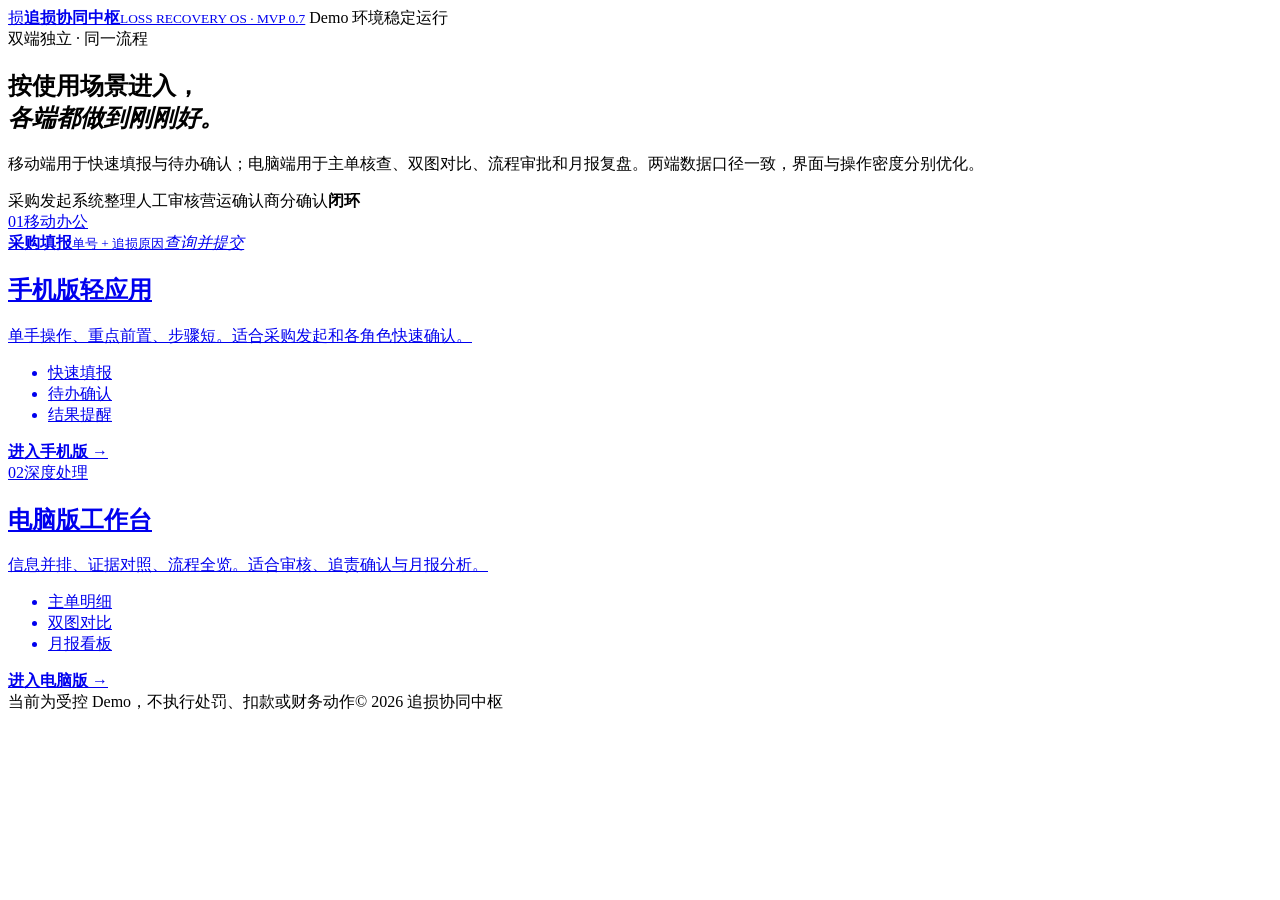
==== index.html @ ad09365c "Publish loss recovery demo portal" ====
<!doctype html>
<html lang="zh-CN">
<head>
  <meta charset="utf-8">
  <meta name="viewport" content="width=device-width, initial-scale=1">
  <meta name="description" content="追损协同中枢：分别进入手机版轻应用或电脑版工作台。">
  <title>追损协同中枢｜选择工作端</title>
  <link rel="stylesheet" href="styles.css">
</head>
<body class="portal-page">
  <main class="portal-shell">
    <header class="portal-header">
      <a class="portal-brand" href="index.html"><span class="brand-mark">损</span><span><b>追损协同中枢</b><small>LOSS RECOVERY OS · MVP 0.7</small></span></a>
      <span class="secure-pill"><i></i> Demo 环境稳定运行</span>
    </header>
    <section class="portal-hero">
      <div class="portal-copy">
        <span class="portal-kicker">双端独立 · 同一流程</span>
        <h1>按使用场景进入，<br><em>各端都做到刚刚好。</em></h1>
        <p>移动端用于快速填报与待办确认；电脑端用于主单核查、双图对比、流程审批和月报复盘。两端数据口径一致，界面与操作密度分别优化。</p>
      </div>
      <div class="portal-orbit" aria-hidden="true"><span>采购发起</span><span>系统整理</span><span>人工审核</span><span>营运确认</span><span>商分确认</span><b>闭环</b></div>
    </section>
    <section class="entry-grid" aria-label="选择工作端">
      <a class="entry-card mobile-entry" href="mobile.html">
        <div class="entry-top"><span class="entry-no">01</span><span class="recommended">移动办公</span></div>
        <div class="device-phone"><div><span></span><b>采购填报</b><small>单号 + 追损原因</small><i>查询并提交</i></div></div>
        <h2>手机版轻应用</h2><p>单手操作、重点前置、步骤短。适合采购发起和各角色快速确认。</p>
        <ul><li>快速填报</li><li>待办确认</li><li>结果提醒</li></ul>
        <strong class="entry-action">进入手机版 <span>→</span></strong>
      </a>
      <a class="entry-card desktop-entry" href="desktop.html">
        <div class="entry-top"><span class="entry-no">02</span><span class="recommended">深度处理</span></div>
        <div class="device-desktop"><div class="screen"><span></span><span></span><span></span><b></b></div><i></i></div>
        <h2>电脑版工作台</h2><p>信息并排、证据对照、流程全览。适合审核、追责确认与月报分析。</p>
        <ul><li>主单明细</li><li>双图对比</li><li>月报看板</li></ul>
        <strong class="entry-action">进入电脑版 <span>→</span></strong>
      </a>
    </section>
    <footer class="portal-footer"><span>当前为受控 Demo，不执行处罚、扣款或财务动作</span><span>© 2026 追损协同中枢</span></footer>
  </main>
</body>
</html>
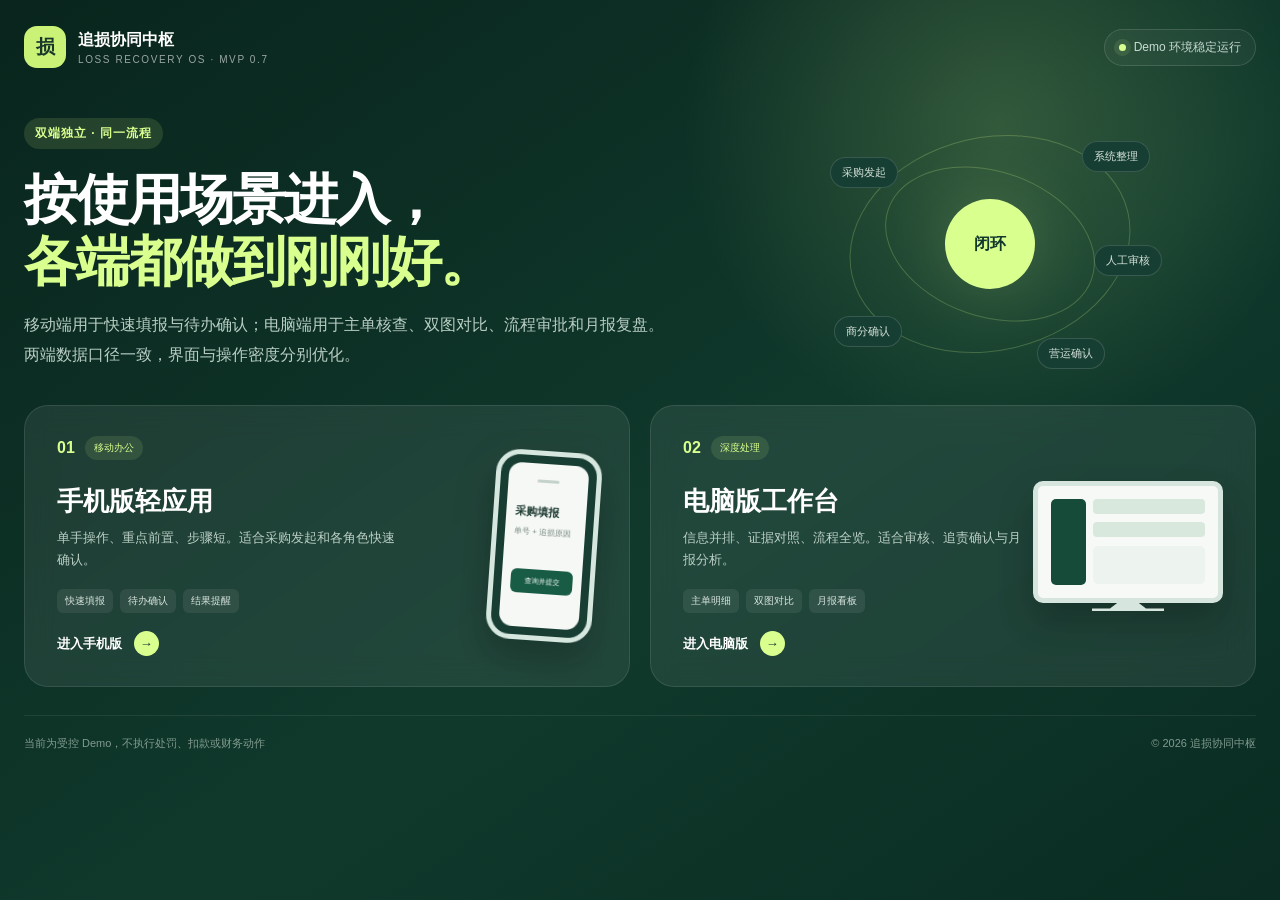
==== commit f70b237d: "Fix public preview links in index.html" ====
--- a/index.html
+++ b/index.html
@@ -10,7 +10,7 @@
 <body class="portal-page">
   <main class="portal-shell">
     <header class="portal-header">
-      <a class="portal-brand" href="index.html"><span class="brand-mark">损</span><span><b>追损协同中枢</b><small>LOSS RECOVERY OS · MVP 0.7</small></span></a>
+      <a class="portal-brand" href="https://html-preview.github.io/?url=https://github.com/suntengyu1007-cmyk/dashu-chat12/blob/main/index.html"><span class="brand-mark">损</span><span><b>追损协同中枢</b><small>LOSS RECOVERY OS · MVP 0.7</small></span></a>
       <span class="secure-pill"><i></i> Demo 环境稳定运行</span>
     </header>
     <section class="portal-hero">
@@ -22,14 +22,14 @@
       <div class="portal-orbit" aria-hidden="true"><span>采购发起</span><span>系统整理</span><span>人工审核</span><span>营运确认</span><span>商分确认</span><b>闭环</b></div>
     </section>
     <section class="entry-grid" aria-label="选择工作端">
-      <a class="entry-card mobile-entry" href="mobile.html">
+      <a class="entry-card mobile-entry" href="https://html-preview.github.io/?url=https://github.com/suntengyu1007-cmyk/dashu-chat12/blob/main/mobile.html">
         <div class="entry-top"><span class="entry-no">01</span><span class="recommended">移动办公</span></div>
         <div class="device-phone"><div><span></span><b>采购填报</b><small>单号 + 追损原因</small><i>查询并提交</i></div></div>
         <h2>手机版轻应用</h2><p>单手操作、重点前置、步骤短。适合采购发起和各角色快速确认。</p>
         <ul><li>快速填报</li><li>待办确认</li><li>结果提醒</li></ul>
         <strong class="entry-action">进入手机版 <span>→</span></strong>
       </a>
-      <a class="entry-card desktop-entry" href="desktop.html">
+      <a class="entry-card desktop-entry" href="https://html-preview.github.io/?url=https://github.com/suntengyu1007-cmyk/dashu-chat12/blob/main/desktop.html">
         <div class="entry-top"><span class="entry-no">02</span><span class="recommended">深度处理</span></div>
         <div class="device-desktop"><div class="screen"><span></span><span></span><span></span><b></b></div><i></i></div>
         <h2>电脑版工作台</h2><p>信息并排、证据对照、流程全览。适合审核、追责确认与月报分析。</p>
--- a/styles.css
+++ b/styles.css
@@ -0,0 +1,31 @@
+:root{--ink:#17231d;--muted:#67736d;--line:#dfe7e1;--bg:#f4f7f3;--card:#fff;--green:#165f46;--green2:#238461;--lime:#c9f277;--soft:#eaf4ee;--warn:#fff4e6;--orange:#c66b1d;--red:#b34a43;--shadow:0 12px 32px rgba(31,64,47,.08)}
+*{box-sizing:border-box}body{margin:0;font-family:"Microsoft YaHei UI","PingFang SC",sans-serif;color:var(--ink);background:var(--bg);overflow-x:hidden}.app-shell{min-height:100vh;display:grid;grid-template-columns:236px 1fr}.sidebar{position:sticky;top:0;height:100vh;padding:28px 18px;background:#10382b;color:#fff;display:flex;flex-direction:column}.brand{display:flex;gap:12px;align-items:center;margin:0 8px 28px}.brand-mark{width:42px;height:42px;border-radius:13px;background:var(--lime);color:#19382c;display:grid;place-items:center;font-weight:900;font-size:19px}.brand strong{display:block;font-size:16px}.brand span{display:block;font-size:10px;letter-spacing:1.7px;opacity:.62;margin-top:3px}.sidebar nav{display:grid;gap:5px}.nav-item{border:0;background:transparent;color:#dbe9e2;text-align:left;padding:12px 14px;border-radius:11px;font-size:14px;cursor:pointer}.nav-item:hover,.nav-item.is-active{background:rgba(201,242,119,.13);color:#fff}.sidebar-note{margin-top:auto;padding:15px;border:1px solid rgba(255,255,255,.12);border-radius:13px;background:rgba(255,255,255,.04)}.sidebar-note strong,.sidebar-note span{display:block}.sidebar-note strong{font-size:13px}.sidebar-note span{margin-top:6px;font-size:11px;line-height:1.6;color:#b9cbc2}main{padding:30px 42px 60px;max-width:1500px;width:100%}.topbar{display:flex;justify-content:space-between;align-items:flex-start}.eyebrow{text-transform:uppercase;letter-spacing:1.5px;color:var(--green2);font-size:11px;font-weight:800;margin:0 0 8px}.topbar h1,.section-head h2{margin:0;font-size:30px}.top-actions{display:flex;gap:9px;align-items:center}.demo-badge,.version-badge,.role-chip,.step-tag{display:inline-flex;align-items:center;border-radius:999px;padding:7px 12px;font-size:12px;font-weight:800}.demo-badge{background:#fff0cf;color:#905b12;border:1px solid #f0d49e}.version-badge,.role-chip{background:var(--soft);color:var(--green)}.environment-banner{margin:18px 0 26px;padding:11px 14px;border:1px solid #efd39c;border-radius:11px;background:#fff8eb;color:#7a541e;font-size:13px}.view{display:none}.view.is-active{display:block}.hero-grid{display:grid;grid-template-columns:minmax(0,1.55fr) minmax(290px,.65fr);gap:20px}.hero-card,.flow-card,.panel,.case-card,.report-hero,.notebook-card{background:var(--card);border:1px solid var(--line);border-radius:20px;box-shadow:var(--shadow)}.hero-card{padding:38px;background:linear-gradient(135deg,#fff 0%,#f1f8f3 100%)}.step-tag{background:var(--lime);color:#21432f}.hero-card h2{font-size:36px;max-width:650px;margin:20px 0 12px;line-height:1.25}.hero-card>p{color:var(--muted);line-height:1.8;max-width:700px}.order-form{margin-top:30px}.order-form label{display:block;font-weight:800;margin-bottom:9px}.input-row{display:grid;grid-template-columns:1fr auto;gap:10px}.input-row input,select,textarea{width:100%;border:1px solid #cad7cf;border-radius:12px;padding:14px;background:#fff;font:inherit;color:var(--ink)}.input-row input{font-size:18px;font-weight:700;letter-spacing:.5px}.input-row button,.primary-button,.outline-button{border:0;border-radius:12px;padding:13px 20px;background:var(--green);color:#fff;font-weight:800;text-decoration:none;cursor:pointer}.order-form small{display:block;margin-top:9px;color:var(--muted)}.flow-card{padding:25px}.flow-list{list-style:none;padding:0;margin:18px 0 0;display:grid;gap:0}.flow-list li{position:relative;padding:0 0 20px 38px}.flow-list li:not(:last-child):before{content:"";position:absolute;left:11px;top:22px;width:2px;height:30px;background:#d4e2d9}.flow-list li:after{content:"";position:absolute;left:3px;top:2px;width:18px;height:18px;border-radius:50%;background:var(--lime);border:3px solid #edf7df}.flow-list b,.flow-list span{display:block}.flow-list span{font-size:12px;color:var(--muted);margin-top:3px}.result-slot{margin-top:18px}.section-head{display:flex;justify-content:space-between;align-items:center;margin-bottom:18px}.section-head h2{font-size:27px}.case-card{padding:24px}.case-top{display:flex;justify-content:space-between;gap:16px;align-items:flex-start}.case-title h3{margin:4px 0;font-size:22px}.case-title p{margin:0;color:var(--muted)}.state-badge{border-radius:999px;padding:7px 11px;background:#e7f5ec;color:var(--green);font-size:12px;font-weight:800}.state-badge.blocked{background:#fff0e8;color:#a24c22}.facts-grid,.metric-grid,.summary-grid{display:grid;grid-template-columns:repeat(4,minmax(0,1fr));gap:12px;margin-top:20px}.fact,.metric{padding:15px;border-radius:14px;background:#f7faf7;border:1px solid #e4ebe6}.fact span,.metric span{display:block;color:var(--muted);font-size:11px}.fact strong,.metric strong{display:block;font-size:18px;margin-top:7px}.metric strong{font-size:25px}.section-block{margin-top:20px;padding-top:18px;border-top:1px solid var(--line)}.section-block h4{margin:0 0 12px}.sku-table,.report-table{width:100%;border-collapse:collapse}.sku-table th,.sku-table td,.report-table th,.report-table td{text-align:left;padding:11px 9px;border-bottom:1px solid #e8eee9;font-size:13px}.sku-table th,.report-table th{color:var(--muted);font-weight:700}.evidence-list,.receipt-list,.suggestion-list{display:grid;gap:8px}.evidence-item,.receipt-item,.suggestion-item{padding:11px 13px;border-radius:11px;background:#f6f9f6;font-size:13px}.decision-banner{padding:17px;border-radius:14px;background:var(--soft);border-left:4px solid var(--green);margin-top:18px}.decision-banner strong{display:block}.decision-banner p{margin:7px 0 0;color:var(--muted);line-height:1.6}.action-grid{display:grid;grid-template-columns:1fr 1fr;gap:12px;margin-top:18px}.action-panel{padding:17px;border:1px solid var(--line);border-radius:14px;background:#fbfcfb}.action-panel h4{margin:0 0 10px}.action-panel textarea{min-height:82px;resize:vertical}.action-panel button{margin-top:10px}.secondary-button{border:1px solid #cfdbd3;background:#fff;color:var(--ink);border-radius:10px;padding:10px 14px;font-weight:700;cursor:pointer}.report-hero{padding:26px;background:linear-gradient(120deg,#153e30,#1d654b);color:#fff}.report-hero .eyebrow{color:var(--lime)}.report-hero h3{font-size:28px;margin:0}.report-hero p{color:#cfe0d7}.report-hero .metric{background:rgba(255,255,255,.08);border-color:rgba(255,255,255,.12)}.report-hero .metric span{color:#cae1d5}.report-grid{display:grid;grid-template-columns:1fr 1fr;gap:16px;margin-top:16px}.panel{padding:20px}.panel h3{margin:0 0 13px}.tag-list{display:flex;gap:8px;flex-wrap:wrap}.tag{padding:7px 10px;border-radius:999px;background:var(--soft);color:var(--green);font-size:12px;font-weight:700}.notebook-card{padding:24px}.person-row{display:flex;align-items:center;gap:12px}.avatar{width:44px;height:44px;border-radius:50%;display:grid;place-items:center;background:var(--lime);font-weight:900}.person-row h3,.person-row p{margin:0}.person-row p{color:var(--muted);font-size:12px;margin-top:4px}.reminder{margin-top:18px;padding:18px;border-radius:15px;background:#fff8e9;border:1px solid #f0ddb7}.reminder h4{margin:0 0 8px}.reminder ol{margin:8px 0 0;padding-left:20px;line-height:1.8}.filter-row{display:flex;gap:8px;margin-bottom:15px}.filter-row select{max-width:200px;padding:9px 11px}.outline-button{background:#fff;color:var(--green);border:1px solid #bfd2c5}.toast{position:fixed;right:24px;bottom:24px;max-width:420px;padding:13px 16px;border-radius:11px;background:#173c2e;color:#fff;box-shadow:var(--shadow);opacity:0;transform:translateY(12px);transition:.2s;pointer-events:none}.toast.is-visible{opacity:1;transform:none}.toast.is-error{background:#873f38}.muted{color:var(--muted)}.empty{padding:42px;text-align:center;border:1px dashed #c9d5ce;border-radius:18px;background:#fff}.demo-watermark{font-size:11px;color:#99601c;background:#fff2d8;border-radius:7px;padding:4px 7px;font-weight:800}
+@media(max-width:1000px){.app-shell{grid-template-columns:1fr}.sidebar{position:relative;height:auto}.sidebar nav{grid-template-columns:repeat(4,1fr)}.sidebar-note{display:none}main{padding:24px}.hero-grid,.report-grid{grid-template-columns:1fr}.facts-grid,.metric-grid,.summary-grid{grid-template-columns:repeat(2,1fr)}}
+@media(max-width:650px){.sidebar nav{grid-template-columns:1fr 1fr}.topbar,.section-head,.case-top{display:block}.top-actions{margin-top:12px}.hero-card{padding:24px}.hero-card h2{font-size:28px}.input-row,.action-grid{grid-template-columns:1fr}.facts-grid,.metric-grid,.summary-grid{grid-template-columns:1fr}}
+.single-hero{grid-template-columns:minmax(0,820px)}.quick-submit{padding:42px}.quick-submit h2{margin:0 0 24px;font-size:34px}.quick-submit .order-form{margin-top:0}.compact-card{max-width:900px;padding:30px}.compact-summary{display:grid;grid-template-columns:1fr 1fr;gap:14px;margin-top:22px}.compact-summary>div,.summary-block{padding:20px;border:1px solid var(--line);border-radius:15px;background:#f8faf8}.compact-summary span,.summary-block span{display:block;color:var(--muted);font-size:12px;margin-bottom:8px}.compact-summary strong,.summary-block strong{display:block;font-size:20px;line-height:1.45}.simple-title{font-size:28px;margin:22px 0}.result-options{display:grid;grid-template-columns:repeat(3,1fr);gap:14px}.result-option{padding:24px;text-align:center;border:2px solid var(--line);border-radius:16px;font-size:20px;font-weight:800;color:var(--muted)}.result-option.is-selected{background:var(--soft);border-color:var(--green2);color:var(--green)}.simple-actions{display:flex;gap:12px;margin-top:24px}.simple-actions button{min-width:140px;padding:14px 22px}.success-strip{margin-top:18px;padding:15px 18px;border-radius:12px;background:var(--soft);color:var(--green);font-weight:800}.success-strip.subtle{font-size:13px}.four-blocks{display:grid;grid-template-columns:repeat(2,minmax(0,1fr));gap:18px;max-width:1000px}.summary-block{min-height:140px}.summary-block strong{font-size:24px}.three-metrics{display:grid;grid-template-columns:repeat(3,minmax(0,1fr));gap:18px;max-width:1000px}.three-metrics .metric{padding:28px}.three-metrics .metric strong{font-size:36px}.environment-banner{padding:9px 13px;margin-bottom:22px}.sidebar-note{display:none}@media(max-width:700px){.compact-summary,.result-options,.four-blocks,.three-metrics{grid-template-columns:1fr}.simple-actions{flex-direction:column}.quick-submit{padding:24px}}
+@media(max-width:700px){body{padding-bottom:78px}.app-shell{display:block}.sidebar{position:fixed;z-index:20;left:0;right:0;bottom:0;top:auto;height:72px;padding:7px 8px;background:#10382b;box-shadow:0 -8px 22px rgba(16,56,43,.2)}.brand{display:none}.sidebar nav{display:flex;gap:3px;overflow-x:auto;scrollbar-width:none}.sidebar nav::-webkit-scrollbar{display:none}.nav-item{flex:0 0 auto;min-width:76px;min-height:56px;padding:8px 9px;text-align:center;font-size:12px;line-height:1.25}.nav-item[data-view="submit"]{font-size:0}.nav-item[data-view="submit"]:after{content:"采购";font-size:12px}.nav-item[data-view="auto"]{font-size:0}.nav-item[data-view="auto"]:after{content:"系统";font-size:12px}.nav-item[data-view="review"]{font-size:0}.nav-item[data-view="review"]:after{content:"人审";font-size:12px}.nav-item[data-view="ops"]{font-size:0}.nav-item[data-view="ops"]:after{content:"营运";font-size:12px}.nav-item[data-view="biz"]{font-size:0}.nav-item[data-view="biz"]:after{content:"商分";font-size:12px}main{padding:18px 14px 30px;max-width:none}.topbar{display:flex;align-items:center}.topbar .eyebrow{display:none}.topbar h1{font-size:25px}.top-actions{margin:0;gap:6px}.demo-badge,.version-badge{padding:6px 8px;font-size:10px}.environment-banner{margin:12px 0 16px;font-size:12px}.section-head{display:flex;margin-bottom:14px}.section-head .eyebrow,.role-chip{display:none}.section-head h2{font-size:24px}.hero-grid{display:block}.quick-submit,.compact-card{padding:20px;border-radius:16px}.quick-submit h2,.simple-title{font-size:24px}.order-form label{font-size:13px}.input-row{display:grid;grid-template-columns:1fr}.input-row input{min-height:50px;font-size:16px}.input-row button,.primary-button,.secondary-button{min-height:48px;width:100%;font-size:15px}.compact-summary{grid-template-columns:1fr;gap:10px;margin-top:16px}.compact-summary>div{padding:15px}.compact-summary strong{font-size:18px}.result-options{grid-template-columns:1fr;gap:10px}.result-option{min-height:54px;padding:15px;font-size:18px}.simple-actions{display:grid;grid-template-columns:1fr 1fr;gap:10px}.simple-actions button{min-width:0;margin:0}.four-blocks,.three-metrics{grid-template-columns:1fr;gap:12px}.summary-block{min-height:0;padding:18px}.summary-block strong{font-size:20px}.three-metrics .metric{padding:20px}.three-metrics .metric strong{font-size:30px}.success-strip{font-size:13px}.toast{left:14px;right:14px;bottom:88px;max-width:none}}
+
+.order-form>input,.order-form>textarea{width:100%;border:1px solid #cad7cf;border-radius:12px;padding:14px;background:#fff;font:inherit;color:var(--ink);margin-bottom:18px}.order-form>input{font-size:18px;font-weight:700}.order-form>textarea{min-height:108px;resize:vertical}.order-form>button{width:100%;border:0;border-radius:12px;padding:14px 20px;background:var(--green);color:#fff;font-weight:800;cursor:pointer}.submission-receipt{margin-top:14px;padding:20px;border:1px solid var(--line);border-radius:16px;background:#fff;max-width:820px}.submission-receipt span{display:block;color:var(--muted);font-size:12px;margin-top:10px}.submission-receipt strong{font-size:21px}.submission-receipt p{margin:7px 0 16px;line-height:1.7}.detail-grid{display:grid;grid-template-columns:repeat(2,minmax(0,1fr));gap:12px}.detail-grid>div{padding:15px;border:1px solid var(--line);border-radius:13px;background:#f8faf8}.detail-grid span,.reason-card span{display:block;color:var(--muted);font-size:12px;margin-bottom:7px}.detail-grid strong{font-size:17px;line-height:1.4}.reason-card{margin-top:14px;padding:16px;border:1px solid #ecd9b6;border-radius:13px;background:#fff8eb}.reason-card p{margin:0;line-height:1.7}.subhead{font-size:17px;margin:24px 0 12px}.image-compare{display:grid;grid-template-columns:1fr 1fr;gap:14px}.evidence-photo{min-height:230px;padding:18px;border-radius:16px;background:linear-gradient(145deg,var(--photo-tone),#fff);border:1px solid var(--line);position:relative;overflow:hidden}.photo-product{width:70%;height:128px;margin:12px auto 18px;border-radius:18px;background:rgba(255,255,255,.8);box-shadow:0 12px 24px rgba(22,95,70,.1);display:flex;flex-direction:column;align-items:center;justify-content:center}.photo-product span{font-size:10px;letter-spacing:1.5px;color:var(--green)}.photo-product b{font-size:20px;margin:7px 0}.photo-product small{color:var(--muted)}.photo-price{position:absolute;right:16px;top:16px;background:#fff;color:var(--red);font-weight:900;border-radius:10px;padding:8px 10px}.evidence-photo em{display:block;text-align:center;font-size:12px;color:var(--muted);font-style:normal}.compare-conclusion,.judgement-note{margin-top:12px;padding:14px 16px;border-radius:12px;background:var(--soft);line-height:1.7}.judgement-note{color:var(--muted)}.flow-upgrade-layout{display:grid;grid-template-columns:1fr 1fr;gap:18px}.flow-panel{padding:24px;border:1px solid var(--line);border-radius:18px;background:#fff;box-shadow:var(--shadow)}.flow-panel h3{font-size:23px;margin:18px 0}.accountability-flow{list-style:none;padding:0;margin:0;counter-reset:flow}.accountability-flow li{position:relative;padding:0 0 20px 42px}.accountability-flow li:before{counter-increment:flow;content:counter(flow);position:absolute;left:0;top:0;width:28px;height:28px;border-radius:50%;display:grid;place-items:center;background:var(--lime);font-weight:900}.accountability-flow li:not(:last-child):after{content:"";position:absolute;left:13px;top:30px;width:2px;height:25px;background:#d6e3da}.accountability-flow b,.accountability-flow span,.upgrade-list b,.upgrade-list span{display:block}.accountability-flow span,.upgrade-list span{font-size:13px;color:var(--muted);margin-top:4px;line-height:1.55}.upgrade-panel{background:linear-gradient(145deg,#eff8f2,#fff)}.upgrade-list{display:grid;gap:11px}.upgrade-list>div{padding:15px;border:1px solid #dce9df;border-radius:13px;background:rgba(255,255,255,.85)}
+@media(max-width:700px){.detail-grid,.image-compare,.flow-upgrade-layout{grid-template-columns:1fr}.evidence-photo{min-height:210px}.flow-panel{padding:18px}.order-form>input{font-size:16px}}
+
+/* MVP 0.6: independent portal, desktop console and mobile light app */
+:root{--night:#0b2d23;--night2:#123f31;--mint:#d9ff8f;--paper:#f5f7f4;--accent:#73b44c}
+a{color:inherit}
+.portal-page{min-height:100vh;background:radial-gradient(circle at 78% 14%,rgba(217,255,143,.18),transparent 25%),linear-gradient(145deg,#09251d 0%,#10392c 57%,#0a2c22 100%);color:#fff}
+.portal-shell{width:min(1240px,calc(100% - 48px));margin:auto;padding:26px 0 30px}
+.portal-header{display:flex;align-items:center;justify-content:space-between}
+.portal-brand,.mobile-brand{display:flex;align-items:center;gap:12px;text-decoration:none}.portal-brand b,.mobile-brand b{display:block}.portal-brand small,.mobile-brand small{display:block;margin-top:3px;font-size:10px;letter-spacing:1.6px;opacity:.58}
+.secure-pill{display:flex;align-items:center;gap:8px;border:1px solid rgba(255,255,255,.13);border-radius:999px;padding:9px 14px;font-size:12px;color:#c9dbd3;background:rgba(255,255,255,.04)}.secure-pill i{width:7px;height:7px;border-radius:50%;background:var(--mint);box-shadow:0 0 0 5px rgba(217,255,143,.1)}
+.portal-hero{min-height:330px;display:grid;grid-template-columns:1.1fr .9fr;align-items:center;gap:50px;padding:50px 0 34px}.portal-kicker{display:inline-flex;padding:7px 11px;border-radius:999px;background:rgba(217,255,143,.12);color:var(--mint);font-size:12px;font-weight:800;letter-spacing:1px}.portal-copy h1{font-size:54px;line-height:1.14;margin:20px 0 18px;letter-spacing:-2px}.portal-copy h1 em{color:var(--mint);font-style:normal}.portal-copy p{max-width:670px;color:#b9cec4;font-size:16px;line-height:1.9;margin:0}
+.portal-orbit{position:relative;width:320px;height:250px;margin:auto}.portal-orbit:before,.portal-orbit:after{content:"";position:absolute;inset:18px;border:1px solid rgba(217,255,143,.22);border-radius:50%;transform:rotate(-13deg)}.portal-orbit:after{inset:52px;transform:rotate(19deg)}.portal-orbit b{position:absolute;left:50%;top:50%;transform:translate(-50%,-50%);width:90px;height:90px;border-radius:50%;display:grid;place-items:center;background:var(--mint);color:#12382d;box-shadow:0 0 70px rgba(217,255,143,.2)}.portal-orbit span{position:absolute;padding:7px 11px;border:1px solid rgba(255,255,255,.14);border-radius:999px;background:#173e32;font-size:11px;color:#d5e2dc}.portal-orbit span:nth-child(1){left:0;top:38px}.portal-orbit span:nth-child(2){right:0;top:22px}.portal-orbit span:nth-child(3){right:-12px;top:126px}.portal-orbit span:nth-child(4){right:45px;bottom:0}.portal-orbit span:nth-child(5){left:4px;bottom:22px}
+.entry-grid{display:grid;grid-template-columns:1fr 1fr;gap:20px}.entry-card{position:relative;overflow:hidden;display:grid;grid-template-columns:1fr 180px;grid-template-areas:"top visual" "title visual" "desc visual" "tags visual" "action visual";padding:30px 32px;border:1px solid rgba(255,255,255,.1);border-radius:24px;text-decoration:none;background:rgba(255,255,255,.075);backdrop-filter:blur(14px);transition:.25s}.entry-card:hover{transform:translateY(-5px);border-color:rgba(217,255,143,.45);background:rgba(255,255,255,.11)}.entry-top{grid-area:top;display:flex;align-items:center;gap:10px}.entry-no{color:var(--mint);font-weight:900}.recommended{border-radius:999px;background:rgba(217,255,143,.11);padding:5px 9px;color:#d9ff8f;font-size:10px}.entry-card h2{grid-area:title;font-size:26px;margin:24px 0 8px}.entry-card>p{grid-area:desc;color:#bcd0c6;line-height:1.7;margin:0;max-width:340px;font-size:13px}.entry-card ul{grid-area:tags;display:flex;gap:7px;list-style:none;padding:0;margin:18px 0}.entry-card li{padding:5px 8px;border-radius:6px;background:rgba(255,255,255,.07);font-size:10px;color:#d9e5df}.entry-action{grid-area:action;align-self:end;font-size:13px}.entry-action span{display:inline-grid;place-items:center;width:25px;height:25px;border-radius:50%;margin-left:8px;background:var(--mint);color:#15392e}.device-phone,.device-desktop{grid-area:visual;align-self:center;justify-self:end}.device-phone{width:106px;height:190px;border:5px solid #d6e7df;border-radius:24px;padding:8px;background:#183e33;box-shadow:0 18px 38px rgba(0,0,0,.25);transform:rotate(4deg)}.device-phone>div{height:100%;border-radius:13px;padding:16px 9px;background:#f5f8f5;color:#19362d}.device-phone span{display:block;width:22px;height:3px;border-radius:3px;background:#c5d1cb;margin:0 auto 22px}.device-phone b,.device-phone small,.device-phone i{display:block}.device-phone b{font-size:11px}.device-phone small{font-size:8px;color:#7a8982;margin:7px 0 32px}.device-phone i{font-style:normal;background:#185c45;color:#fff;border-radius:6px;padding:7px 5px;text-align:center;font-size:7px}.device-desktop{width:190px}.device-desktop .screen{height:122px;border:5px solid #d7e5df;border-radius:10px;background:#f7f9f7;padding:13px;display:grid;grid-template-columns:35px 1fr;gap:7px;box-shadow:0 18px 35px rgba(0,0,0,.22)}.device-desktop .screen span:first-child{grid-row:1/4;background:#164b39;border-radius:5px}.device-desktop .screen span:not(:first-child){height:15px;border-radius:4px;background:#d9e8dd}.device-desktop .screen b{height:38px;border-radius:5px;background:#edf3ee}.device-desktop>i{display:block;width:72px;height:8px;margin:auto;background:#d7e5df;clip-path:polygon(35% 0,65% 0,75% 70%,100% 70%,100% 100%,0 100%,0 70%,25% 70%)}.portal-footer{display:flex;justify-content:space-between;margin-top:28px;padding-top:20px;border-top:1px solid rgba(255,255,255,.08);color:#819b8f;font-size:11px}
+.desktop-mode .app-shell{grid-template-columns:264px 1fr}.desktop-mode .sidebar{padding:26px 18px;background:linear-gradient(180deg,#0c3025,#123e30)}.desktop-mode .brand{color:#fff;text-decoration:none;margin-bottom:22px}.side-label{margin:14px 13px 7px;color:#719185;font-size:10px;font-weight:800;letter-spacing:1.4px}.desktop-mode .nav-item{display:flex;align-items:center;gap:11px}.desktop-mode .nav-item i{font-style:normal;font-size:10px;color:#7fa395}.desktop-mode .nav-item.is-active i{color:var(--mint)}.switch-device{margin-top:auto;display:flex;align-items:center;justify-content:space-between;padding:14px;border:1px solid rgba(255,255,255,.1);border-radius:13px;text-decoration:none;color:#d4e3dc;font-size:12px;background:rgba(255,255,255,.04)}.desktop-mode main{padding:34px 46px 64px}.page-subtitle{margin:8px 0 0;color:var(--muted);font-size:13px}.user-avatar{width:36px;height:36px;border-radius:50%;display:grid;place-items:center;background:var(--night);color:var(--mint);font-weight:800}.desktop-submit-layout{display:grid;grid-template-columns:minmax(500px,1.35fr) minmax(270px,.65fr);gap:20px;max-width:1120px}.desktop-mode .quick-submit{padding:34px}.desktop-mode .quick-submit h2{margin:18px 0 10px}.process-preview{padding:30px;border-radius:20px;background:linear-gradient(155deg,#0e3529,#174c3a);color:#fff;box-shadow:0 14px 36px rgba(16,55,42,.16)}.process-preview .eyebrow{color:var(--mint)}.process-preview h3{font-size:22px;margin:0 0 24px}.process-preview ol{list-style:none;padding:0;margin:0}.process-preview li{display:flex;align-items:center;gap:12px;padding:13px 0;border-bottom:1px solid rgba(255,255,255,.08);font-size:12px}.process-preview li b{color:var(--mint);font-size:10px}.sla-card{margin-top:22px;padding:16px;border-radius:13px;background:rgba(255,255,255,.07)}.sla-card span,.sla-card strong,.sla-card small{display:block}.sla-card span,.sla-card small{color:#a9c3b8;font-size:10px}.sla-card strong{font-size:24px;margin:5px 0}
+.mobile-mode{background:#edf2ee}.mobile-app{min-height:100vh;max-width:520px;margin:auto;background:#f7f9f7;box-shadow:0 0 50px rgba(10,45,34,.12)}.mobile-header{position:sticky;top:0;z-index:20;height:70px;padding:12px 17px;display:flex;align-items:center;justify-content:space-between;background:rgba(11,45,35,.97);color:#fff}.mobile-header .brand-mark{width:38px;height:38px;border-radius:12px}.mobile-header-actions{display:flex;align-items:center;gap:8px}.mobile-header-actions>a{width:32px;height:32px;border-radius:9px;display:grid;place-items:center;text-decoration:none;background:rgba(255,255,255,.09)}.mobile-mode main{padding:20px 16px 96px;max-width:none}.mobile-greeting{display:flex;justify-content:space-between;align-items:flex-end;margin-bottom:14px}.mobile-greeting p{margin:0 0 4px;color:var(--muted);font-size:12px}.mobile-greeting h1{margin:0;font-size:25px}.mobile-form-card{padding:20px;border:1px solid var(--line);border-radius:20px;background:#fff;box-shadow:0 10px 30px rgba(20,61,45,.07)}.mobile-step{display:flex;align-items:center;gap:12px;margin-bottom:22px}.mobile-step>span{width:34px;height:34px;border-radius:12px;display:grid;place-items:center;background:var(--night);color:var(--mint);font-weight:900}.mobile-step b,.mobile-step small{display:block}.mobile-step small{margin-top:3px;color:var(--muted);font-size:10px}.mobile-mode .order-form{margin:0}.mobile-mode .order-form label{font-size:12px}.mobile-mode .order-form>input,.mobile-mode .order-form>textarea{border-color:#dce5df;background:#f8faf8}.mobile-mode .order-form>button{min-height:52px;background:linear-gradient(110deg,#0d382a,#1b684e);box-shadow:0 8px 18px rgba(20,91,67,.18)}.mobile-flow-strip{display:flex;align-items:center;justify-content:center;gap:7px;margin:16px 0 0;padding:11px;border-radius:12px;background:#e9f0eb;color:#557066;font-size:9px;font-weight:700}.mobile-flow-strip i{width:13px;height:1px;background:#a9bab1}.mobile-nav{position:fixed;z-index:30;left:50%;bottom:0;transform:translateX(-50%);width:min(520px,100%);height:72px;padding:7px 8px calc(7px + env(safe-area-inset-bottom));display:grid;grid-template-columns:repeat(5,1fr);background:rgba(255,255,255,.98);border-top:1px solid #dfe7e2;box-shadow:0 -9px 30px rgba(15,54,41,.08)}.mobile-nav .nav-item{display:flex;flex-direction:column;align-items:center;justify-content:center;gap:3px;padding:4px;color:#789087}.mobile-nav .nav-item i{font-style:normal;font-size:18px}.mobile-nav .nav-item span{font-size:10px}.mobile-nav .nav-item.is-active{background:#e9f4ed;color:#145b43}.mobile-mode .section-head{display:flex}.mobile-mode .section-head .eyebrow{display:block;margin-bottom:3px}.mobile-mode .section-head h2{font-size:24px}.mobile-mode .compact-card,.mobile-mode .case-card{padding:18px;border-radius:18px}.mobile-mode .detail-grid,.mobile-mode .image-compare,.mobile-mode .flow-upgrade-layout,.mobile-mode .four-blocks,.mobile-mode .three-metrics{grid-template-columns:1fr}.mobile-mode .evidence-photo{min-height:190px}.mobile-mode .simple-actions{display:grid;grid-template-columns:1fr 1fr}.mobile-mode .summary-block{min-height:0}.mobile-mode .toast{bottom:85px}
+.mobile-task-list{display:grid;gap:12px}.mobile-task{box-shadow:none}.task-role{display:flex;justify-content:space-between;align-items:center;margin-bottom:14px}.task-role span{font-size:11px;color:var(--muted)}.task-role b{padding:5px 8px;border-radius:999px;background:#fff2d8;color:#8d5b19;font-size:9px}.mobile-task>strong{font-size:18px}.mobile-task>p{margin:5px 0 16px;color:var(--muted);font-size:12px}.mobile-task>.primary-button{width:100%}
+.compact-workbench{max-width:1180px;padding:0;overflow:hidden}.workbench-head{display:flex;justify-content:space-between;align-items:center;padding:18px 22px;border-bottom:1px solid var(--line)}.workbench-head h3{margin:8px 0 0;font-size:21px}.workbench-status{text-align:right}.workbench-status span,.workbench-status b{display:block}.workbench-status span{font-size:10px;color:var(--muted)}.workbench-status b{margin-top:5px;color:var(--green);font-size:13px}.dense-table-wrap,.evidence-table-wrap,.comparison-scroll{overflow-x:auto}.master-detail-table,.evidence-table,.stage-comparison{width:100%;border-collapse:collapse}.master-detail-table th,.master-detail-table td{padding:11px 13px;border-bottom:1px solid #e8ede9;text-align:left;font-size:12px}.master-detail-table th{width:94px;background:#f6f8f6;color:var(--muted);font-weight:700}.master-detail-table td{font-weight:700}.master-detail-table .money{color:#b3483e;font-size:16px}.evidence-table{table-layout:fixed}.evidence-table th,.evidence-table td{padding:9px 11px;border:1px solid #e3e9e5;text-align:left;font-size:12px;vertical-align:middle}.evidence-table thead th{background:#153e30;color:#fff;font-size:11px}.evidence-table thead th:first-child{width:86px}.evidence-table thead th:last-child{width:25%}.evidence-table tbody th{background:#f6f8f6;color:var(--muted)}.evidence-table .image-row img{display:block;width:100%;height:150px;object-fit:cover;border-radius:9px}.price-cell{font-size:17px!important;color:#b33f36;font-weight:900}.compare-cell{background:#f0f7f2}.compare-cell span,.compare-cell b,.compare-cell small{display:block}.difference-tag{width:max-content;margin-bottom:10px;padding:5px 8px;border-radius:999px;background:#fff0df;color:#a25420;font-size:10px;font-weight:800}.compare-cell b{line-height:1.6}.compare-cell small{margin-top:10px;color:var(--muted);line-height:1.5}.compact-decision{display:grid;grid-template-columns:auto 1fr;gap:22px;align-items:center;padding:14px 20px;background:#f7faf7}.compact-decision>div>span{display:block;margin-bottom:6px;color:var(--muted);font-size:10px}.compact-options{display:flex;gap:6px}.compact-options b{padding:7px 11px;border:1px solid var(--line);border-radius:8px;color:var(--muted);font-size:11px}.compact-options b.is-selected{border-color:var(--green2);background:var(--soft);color:var(--green)}.compact-decision p{margin:0;color:var(--muted);font-size:12px;line-height:1.6}
+.comparison-card{max-width:1180px;border:1px solid var(--line);border-radius:20px;background:#fff;box-shadow:var(--shadow);overflow:hidden}.comparison-head{display:flex;justify-content:space-between;align-items:center;padding:22px 24px}.comparison-head h3{margin:9px 0 0;font-size:24px}.phase-pills{display:flex;gap:8px}.phase-pills span,.phase-pills b{padding:8px 11px;border-radius:999px;font-size:11px}.phase-pills span{background:#f1f3f1;color:#69756f}.phase-pills b{background:#e6f4eb;color:var(--green)}.stage-comparison{table-layout:fixed}.stage-comparison th,.stage-comparison td{padding:13px 15px;border-top:1px solid #e6ece8;border-right:1px solid #e6ece8;text-align:left;font-size:12px;line-height:1.55}.stage-comparison thead th{background:#163f31;color:#fff;border-color:rgba(255,255,255,.1)}.stage-comparison thead th:first-child{width:13%}.stage-comparison thead th:last-child{width:22%}.stage-comparison tbody th{background:#f7f9f7}.stage-comparison .current-col{background:#52645d}.stage-comparison .target-col{background:#1a674c}.stage-comparison td:nth-child(2){color:#68746f;background:#fafbfa}.stage-comparison td:nth-child(3){font-weight:700;background:#f0f8f3}.stage-comparison td:last-child b{color:var(--green)}.target-flow{display:flex;align-items:center;justify-content:center;gap:8px;padding:15px;background:#f4f8f5;font-size:11px}.target-flow span,.target-flow strong{padding:7px 9px;border-radius:7px;background:#fff;border:1px solid #dae5dd}.target-flow strong{background:var(--night);color:var(--mint)}.target-flow i{font-style:normal;color:#91a49a}
+@media(max-width:700px){.compact-workbench{border-radius:16px}.workbench-head{padding:15px}.workbench-head h3{font-size:18px}.master-detail-table{min-width:690px}.evidence-table{min-width:760px}.evidence-table .image-row img{height:130px}.compact-decision{display:block}.compact-decision p{margin-top:10px}.comparison-head{display:block;padding:18px}.phase-pills{margin-top:12px}.stage-comparison{min-width:780px}.target-flow{justify-content:flex-start;overflow-x:auto}.mobile-mode .compact-workbench{padding:0}}
+.mobile-nav{grid-template-columns:repeat(6,1fr)}
+.evidence-visual{display:block;width:100%;height:150px;border-radius:9px;object-fit:cover}
+@media(max-width:780px){.portal-shell{width:min(100% - 28px,620px);padding-top:17px}.portal-header{align-items:flex-start}.secure-pill{font-size:9px;padding:7px 9px}.portal-hero{min-height:0;grid-template-columns:1fr;padding:55px 0 28px}.portal-copy h1{font-size:38px}.portal-copy p{font-size:13px}.portal-orbit{display:none}.entry-grid{grid-template-columns:1fr}.entry-card{grid-template-columns:1fr 120px;padding:24px}.entry-card h2{font-size:22px}.device-phone{width:82px;height:150px}.device-desktop{width:120px}.device-desktop .screen{height:82px;padding:8px}.portal-footer{display:block;line-height:2}.portal-footer span{display:block}.desktop-mode{min-width:1100px}}
+
